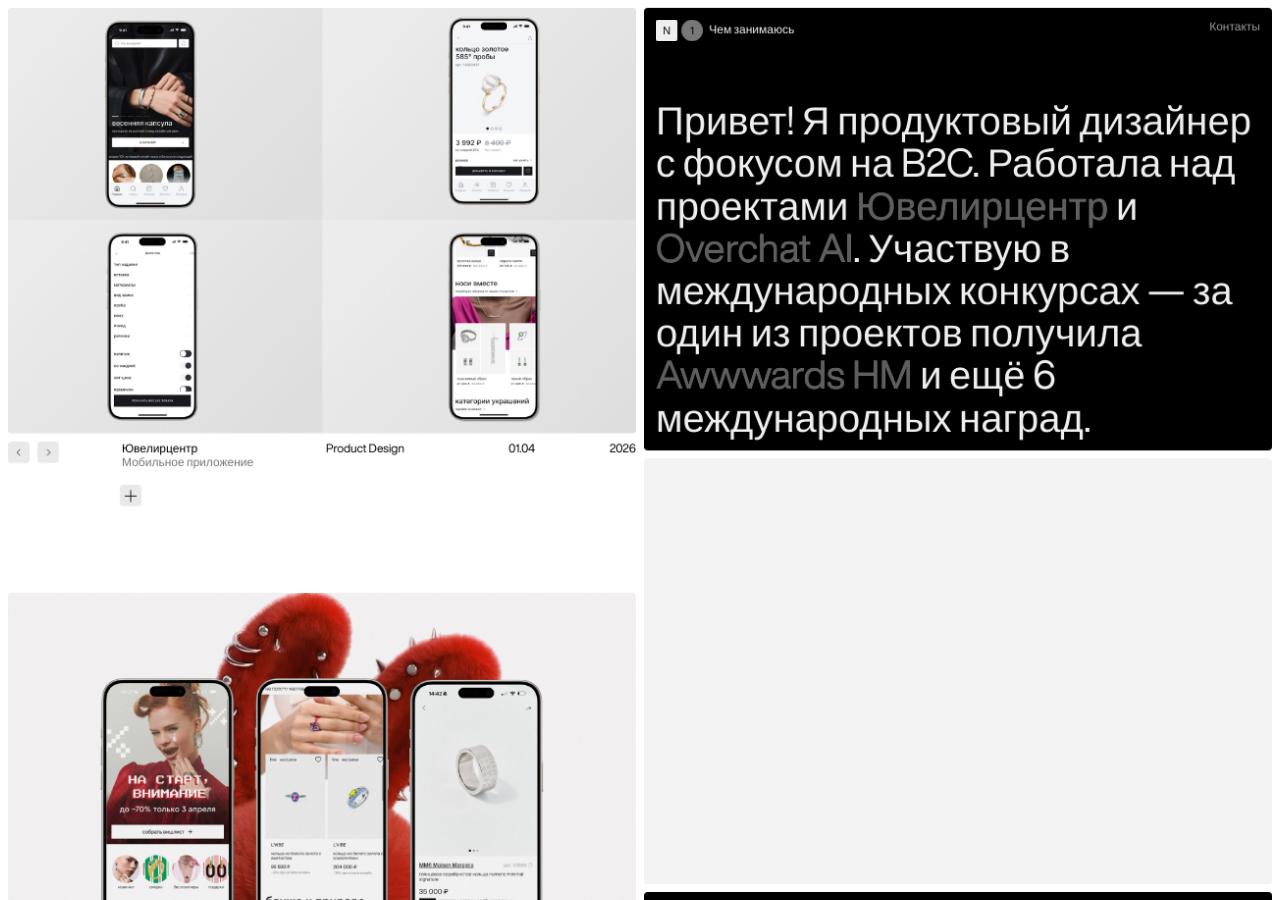
==== index.html @ c19fc17a "Add site favicon and link preview metadata" ====
<!doctype html>
<html lang="en" translate="no" class="notranslate">
<head>
<meta charset="utf-8" />
<meta name="viewport" content="width=device-width,initial-scale=1" />
<meta name="google" content="notranslate" />
<title>Анастасия Кузнецова — Продуктовый дизайнер</title>
<link rel="icon" href="/favicon.ico?v=20260502" sizes="any" />
<link rel="icon" href="/favicon.svg?v=20260502" type="image/svg+xml" />
<link rel="icon" href="/favicon-32.png?v=20260502" type="image/png" sizes="32x32" />
<link rel="apple-touch-icon" href="/apple-touch-icon.png?v=20260502" />
<meta name="theme-color" content="#000000" />
<meta name="description" content="Анастасия Кузнецова — продуктовый дизайнер с фокусом на B2C, исследования, метрики, интерфейсы и дизайн-системы." />
<link rel="canonical" href="https://morion-design.ru/" />
<meta property="og:type" content="website" />
<meta property="og:site_name" content="morion.design" />
<meta property="og:title" content="Анастасия Кузнецова — продуктовый дизайнер" />
<meta property="og:description" content="Портфолио продуктового дизайнера: B2C-продукты, исследования, метрики, кейсы и дизайн-системы." />
<meta property="og:url" content="https://morion-design.ru/" />
<meta property="og:image" content="https://morion-design.ru/media/uvc-test-screen.jpg" />
<meta property="og:image:width" content="2200" />
<meta property="og:image:height" content="1364" />
<meta name="twitter:card" content="summary_large_image" />
<meta name="twitter:image" content="https://morion-design.ru/media/uvc-test-screen.jpg" />
<link rel="preload" as="image" href="media/uvc-test-screen.jpg?v=20260501-fastmedia" fetchpriority="high" />
<link rel="preload" as="image" href="media/pd-3.jpg?v=20260501-fastmedia" />
<link rel="stylesheet" href="style.css?v=20260501-fastmedia" />
<script src="https://cdn.jsdelivr.net/npm/gsap@3.12.5/dist/gsap.min.js"></script>
</head>
<body style="opacity:0">
  <div class="cursor-follow" id="cursor-follow">Подробнее</div>
  <nav class="mobile-tabs" id="mobile-tabs">
    <div class="mobile-tabs-inner">
      <div class="mobile-tabs-indicator" id="tabs-indicator"></div>
      <button class="mobile-tab active" data-target="left">Кейсы</button>
      <button class="mobile-tab" data-target="right">Обо мне</button>
    </div>
  </nav>
  <div class="frame">
    <main id="site" class="page">

      <!-- =============================== LEFT COLUMN: PROJECT FEED =============================== -->
      <section class="col col-left">
        <div class="track">

        <!-- CASE 1 -->
        <article class="case" data-tint="a" data-count="19" data-href="cases/uvc.html">
          <div class="gallery">
            <div class="gallery-track">
              <div class="slide"><img src="media/uvc-test-screen.jpg?v=20260501-fastmedia" alt="Ювелирцентр" loading="eager" fetchpriority="high" decoding="async"></div>
              <div class="slide"><video src="media/uvc/0108.mp4" preload="none" autoplay muted loop playsinline></video></div>
              <div class="slide"><img src="media/uvc/catalogue.png" alt="Catalogue"></div>
              <div class="slide"><img src="media/uvc/loa.png" alt="LOA"></div>
            </div>
          </div>
          <div class="case-meta">
            <div class="top-bar grid-case">
              <div class="arrows">
                <button class="arrow prev" aria-label="previous"><svg viewBox="0 0 16 16"><path d="M10 3 L5 8 L10 13" fill="none" stroke="currentColor" stroke-width="1.2"/></svg></button>
                <button class="arrow next" aria-label="next"><svg viewBox="0 0 16 16"><path d="M6 3 L11 8 L6 13" fill="none" stroke="currentColor" stroke-width="1.2"/></svg></button>
              </div>
              <div class="title-and-client">
                <p class="title">Ювелирцентр</p>
                <p class="faded">Мобильное приложение</p>
              </div>
              <p class="category">Product Design</p>
              <p class="pagination"><span class="cur">01</span>.<span class="tot">19</span></p>
              <p class="year">2026</p>
            </div>
            <div class="accordion-container">
              <div class="accordion">
                <div class="content">
                  <p class="description two-col"><span>Региональная сеть из 60 магазинов продавала только офлайн. Спроектировала мобильное приложение с нуля:</span><span>сегментация, JTBD, бенчмарк шести конкурентов, 40+ экранов. На юзабилити-тесте 92% задач закрыли с первого клика.</span></p>
                </div>
              </div>
              <button class="read-more" aria-label="read more">+</button>
            </div>
          </div>
        </article>

        <!-- CASE 2 -->
        <article class="case" data-tint="d" data-count="1">
          <div class="gallery">
            <div class="gallery-track">
              <div class="slide"><img src="media/pd-3.jpg?v=20260501-fastmedia" alt="Poison Drop" loading="eager" decoding="async"></div>
            </div>
          </div>
          <div class="case-meta">
            <div class="top-bar grid-case">
              <div class="arrows">
                <button class="arrow prev" aria-label="previous"><svg viewBox="0 0 16 16"><path d="M10 3 L5 8 L10 13" fill="none" stroke="currentColor" stroke-width="1.2"/></svg></button>
                <button class="arrow next" aria-label="next"><svg viewBox="0 0 16 16"><path d="M6 3 L11 8 L6 13" fill="none" stroke="currentColor" stroke-width="1.2"/></svg></button>
              </div>
              <div class="title-and-client">
                <p class="title">Poison Drop</p>
                <p class="faded">Дизайн-система</p>
              </div>
              <p class="category">Product Design</p>
              <p class="pagination"><span class="cur">01</span>.<span class="tot">01</span></p>
              <p class="year">2026</p>
            </div>
            <div class="accordion-container">
              <div class="accordion">
                <div class="content">
                  <p class="description">Кейс для ювелирного e-commerce: мобильный интерфейс с фокусом на каталог, карточку товара и быстрый путь к покупке.</p>
                </div>
              </div>
              <button class="read-more" aria-label="read more">+</button>
            </div>
          </div>
        </article>

        <!-- CASE 3 -->
        <article class="case" data-tint="b" data-count="20" data-href="cases/kern.html">
          <div class="gallery">
            <div class="gallery-track">
              <div class="slide"><video preload="metadata" poster="media/kern/kern-case/photo1.jpg" src="media/kern/kern-case/video-3-final.mp4?v=20260430-gitblob" autoplay muted loop playsinline></video></div>
              <div class="slide"><video preload="none" poster="media/kern/kern-case/photo1.jpg" src="media/kern/kern-case/video-2.mp4?v=20260430-gitblob" autoplay muted loop playsinline></video></div>
              <div class="slide"><video preload="none" poster="media/kern/kern-case/photo1.jpg" src="media/kern/kern-case/video-4.mp4?v=20260430-gitblob" autoplay muted loop playsinline></video></div>
            </div>
          </div>
          <div class="case-meta">
            <div class="top-bar grid-case">
              <div class="arrows">
                <button class="arrow prev"><svg viewBox="0 0 16 16"><path d="M10 3 L5 8 L10 13" fill="none" stroke="currentColor" stroke-width="1.2"/></svg></button>
                <button class="arrow next"><svg viewBox="0 0 16 16"><path d="M6 3 L11 8 L6 13" fill="none" stroke="currentColor" stroke-width="1.2"/></svg></button>
              </div>
              <div class="title-and-client">
                <p class="title">KERN®</p>
                <p class="faded">promo site (Awwwards HM)</p>
              </div>
              <p class="category">Web Design, 3D Design</p>
              <p class="pagination"><span class="cur">01</span>.<span class="tot">20</span></p>
              <p class="year">2025</p>
            </div>
            <div class="accordion-container">
              <div class="accordion">
                <div class="content">
                  <p class="description two-col"><span>Авторский проект от начала до конца: концепция бренда, 3D-модель лыжи в Blender, генерация контента в Midjourney,</span><span>дизайн и сборка сайта. Семь международных наград, включая Awwwards Honorable Mention.</span></p>
                </div>
              </div>
              <button class="read-more">+</button>
            </div>
          </div>
        </article>

        <!-- CASE 4 -->
        <article class="case" data-tint="e" data-count="20" data-href="cases/dolyami.html">
          <div class="gallery">
            <div class="gallery-track">
              <div class="slide"><img src="https://res.cloudinary.com/der7innqu/image/upload/f_auto,q_auto/media/case5-new.png" alt="Долями x Lamoda"></div>
              <div class="slide"><img loading="lazy" src="https://res.cloudinary.com/der7innqu/image/upload/f_auto,q_auto/media/lamoda/1.png" alt="Старт оформления"></div>
              <div class="slide"><img loading="lazy" src="https://res.cloudinary.com/der7innqu/image/upload/f_auto,q_auto/media/lamoda/2.png" alt="Идентификация"></div>
              <div class="slide"><img loading="lazy" src="https://res.cloudinary.com/der7innqu/image/upload/f_auto,q_auto/media/lamoda/5.png" alt="Подтверждение и оплата"></div>
            </div>
          </div>
          <div class="case-meta">
            <div class="top-bar grid-case">
              <div class="arrows">
                <button class="arrow prev"><svg viewBox="0 0 16 16"><path d="M10 3 L5 8 L10 13" fill="none" stroke="currentColor" stroke-width="1.2"/></svg></button>
                <button class="arrow next"><svg viewBox="0 0 16 16"><path d="M6 3 L11 8 L6 13" fill="none" stroke="currentColor" stroke-width="1.2"/></svg></button>
              </div>
              <div class="title-and-client">
                <p class="title">Долями x Lamoda</p>
                <p class="faded">Мобильное приложение</p>
              </div>
              <p class="category">Product Design</p>
              <p class="pagination"><span class="cur">01</span>.<span class="tot">20</span></p>
              <p class="year">2026</p>
            </div>
            <div class="accordion-container">
              <div class="accordion">
                <div class="content">
                  <p class="description">70% пользователей ассоциировали рассрочку с микрозаймами и не доверяли виджету. Провела 10+ глубинных интервью и переработала флоу так, чтобы рассрочка читалась как контроль над бюджетом, а не кредитная ловушка.</p>
                </div>
              </div>
              <button class="read-more">+</button>
            </div>
          </div>
        </article>



        </div><!-- /.track -->
      </section>

      <!-- =============================== RIGHT COLUMN: STUDIO =============================== -->
      <section class="col col-right">
        <div class="track">

        <!-- INTRO DARK CARD -->
        <article class="card intro">
          <header class="intro-head">
            <div class="intro-label"><span class="label-badge">N</span><span class="label-num">1</span> Чем занимаюсь</div>
            <a class="intro-contact-link" href="#contacts">Контакты</a>
          </header>
          <div class="intro-bottom">
            <p class="intro-bio">Привет! Я продуктовый дизайнер с фокусом на B2C. Работала над проектами <a href="https://uvelircentr.com/" target="_blank" class="glow-link">Ювелирцентр</a> и <a href="https://overchat.ai/" target="_blank" class="glow-link">Overchat AI</a>. Участвую в международных конкурсах — за один из проектов получила <a href="https://www.awwwards.com/sites/kern" target="_blank" class="glow-link">Awwwards HM</a> и ещё 6 международных наград.</p>
          </div>
        </article>

        <!-- MEDIA CARD -->
        <article class="card media">
          <video class="asset-video" id="intro-video" src="https://res.cloudinary.com/der7innqu/video/upload/q_auto/media/ava.mp4" autoplay muted loop playsinline></video>
        </article>

        <!-- КЛЮЧЕВЫЕ НАВЫКИ -->
        <article class="card dark studio skills-card">
          <section class="row-label">
            <div class="left"><span class="label-badge">N</span><span class="label-num">2</span> Ресерч, который применяю в работе</div>
          </section>
          <section class="side-padding skills-section">
            <div class="skills-grid">
              <div class="skill-tag">Job story</div>
              <div class="skill-tag">User story</div>
              <div class="skill-tag">Сегментирование</div>
              <div class="skill-tag">CJM</div>
              <div class="skill-tag">User flow</div>
              <div class="skill-tag">RICE/ICE</div>
              <div class="skill-tag">DOR/DOT</div>
              <div class="skill-tag">SWOT-анализ и пирамида метрик AARRR</div>
              <div class="skill-tag">Бенчмаркинг</div>
              <div class="skill-tag">Research</div>
              <div class="skill-tag">Генерация гипотез</div>
              <div class="skill-tag">UI-kit</div>
              <div class="skill-tag">Variables</div>
              <div class="skill-tag">Атомарный дизайн</div>
              <div class="skill-tag">IOS & Material</div>
              <div class="skill-tag">Модульный дизайн</div>
              <div class="skill-tag">Battle cards</div>
            </div>
          </section>
        </article>

        <!-- CONTACT CARD -->
        <article class="card contact contact-card" id="contacts">
          <section class="row-label">
            <div class="left" style="color: #efefef"><span class="label-badge">N</span><span class="label-num">3</span> Контакты</div>
          </section>
          <section class="contact-content">
            <p class="contact-title">Открыта к интересным задачам<br class="desktop-break"/>и хорошим командам.<br/>Напишите, познакомимся</p>
            <div class="contact-grid">
              <div class="contact-col">
                <p class="contact-strong">Связаться</p>
                <p><a href="https://t.me/m0ri0n1" target="_blank" rel="noopener noreferrer">Telegram</a></p>
                <p><a href="mailto:geniusonmorion@gmail.com">Почта</a></p>
                <p><a href="tel:+79801467061">+79801467061</a></p>
              </div>
              <div class="contact-col">
                <p class="contact-strong">Соцсети</p>
                <p><span class="contact-link-disabled">LinkedIn</span></p>
                <p><a href="https://www.instagram.com/_morion__?igsh=b3Q2OGg0N2JvcGNk&amp;utm_source=qr" target="_blank" rel="noopener noreferrer">Instagram</a></p>
                <p><a href="https://dribbble.com/geniusonmorion" target="_blank" rel="noopener noreferrer">Dribbble</a></p>
              </div>
              <div class="contact-col articles-col">
                <p class="contact-strong">Статьи</p>
                <p>Medium</p>
                <p>VC.ru</p>
              </div>
            </div>
          </section>
          <footer class="contact-footer">
            <div class="meta contact-time">
              <span id="msk-clock"></span>
            </div>
            <div class="meta">
              <span>©2026</span>
            </div>
          </footer>
        </article>

        </div><!-- /.track -->
      </section>
    </main>
  </div>

  <script src="script.js?v=20260501-fastmedia"></script>
</body>
</html>
---- style.css ----
/* ======================================================================
   Fonts
   ====================================================================== */
@font-face {
  font-family: 'Helvetica Now Display';
  src: url('fonts/helvetica-now/HelveticaNowDisplay-Regular.woff2') format('woff2'),
       url('fonts/helvetica-now/HelveticaNowDisplay-Regular.woff') format('woff');
  font-weight: 400;
  font-style: normal;
  font-display: swap;
}
@font-face {
  font-family: 'Helvetica Now Display';
  src: url('fonts/helvetica-now/HelveticaNowDisplay-Medium.woff2') format('woff2'),
       url('fonts/helvetica-now/HelveticaNowDisplay-Medium.woff') format('woff');
  font-weight: 500;
  font-style: normal;
  font-display: swap;
}

:root {
  --color-foreground: #000;
  --color-foreground-faded: #777;
  --color-background: #fff;
  --color-card: #f3f3f3;
  --color-dark: #000;
  --color-dark-text: #efefef;
  --color-dark-muted: #999;
  --color-dark-line: #242424;
  --frame-bg: #fff;
  --gap: 8px;
  --radius: 4px;
  --font-sans: "Helvetica Now Display", "Helvetica Neue", Helvetica, Arial, sans-serif;
}

* { box-sizing: border-box; margin: 0; padding: 0; }

html,
body {
  width: 100%;
  height: 100%;
  overflow: hidden;
  background: var(--frame-bg);
  color: var(--color-foreground);
  font-family: var(--font-sans);
  font-size: 12px;
  line-height: 14px;
  letter-spacing: 0;
  font-weight: 400;
  text-rendering: geometricPrecision;
  -webkit-font-smoothing: antialiased;
  -moz-osx-font-smoothing: grayscale;
}

body {
  opacity: 0;
  animation: pageIn 0.8s cubic-bezier(0.4, 0, 0.2, 1) forwards;
}

@keyframes pageIn {
  from { opacity: 0; }
  to { opacity: 1; }
}

a { color: inherit; text-decoration: none; }
button { font: inherit; color: inherit; background: none; border: 0; cursor: pointer; }
img, video { max-width: 100%; }

:focus-visible {
  outline: 1px solid currentColor;
  outline-offset: 3px;
}

.sr-only {
  position: absolute;
  width: 1px;
  height: 1px;
  padding: 0;
  margin: -1px;
  overflow: hidden;
  clip: rect(0, 0, 0, 0);
  white-space: nowrap;
  border: 0;
}

.faded { color: var(--color-foreground-faded); }
.muted { color: var(--color-dark-muted); }

/* ======================================================================
   Split frame
   ====================================================================== */
.frame {
  position: fixed;
  inset: 0;
  background: var(--frame-bg);
  overflow: hidden;
}

.page {
  position: absolute;
  inset: 0;
}

.col {
  position: absolute;
  top: 0;
  left: 0;
  width: 50vw;
  height: 100vh;
  will-change: transform;
}

@media (min-width: 700px) {
  .col-left {
    transform: translate3d(var(--gap), 0, 0) scale(calc((50vw - 12px) / 50vw));
    transform-origin: 0 50vh;
  }

  .col-right {
    transform: translate3d(calc(50vw + 4px), 0, 0) scale(calc((50vw - 12px) / 50vw));
    transform-origin: 0 50vh;
  }
}

.track {
  display: flex;
  flex-direction: column;
  gap: var(--gap);
  will-change: gap;
}

.page .track > :first-child { margin-top: var(--gap); }

/* ======================================================================
   Work column
   ====================================================================== */
.case {
  display: flex;
  flex-direction: column;
  background: transparent;
}

.case .gallery {
  aspect-ratio: 1904 / 1292;
  position: relative;
  overflow: hidden;
  border-radius: var(--radius);
  background: var(--color-card);
}

.gallery-track {
  width: 100%;
  height: 100%;
  display: flex;
  transition: transform 420ms cubic-bezier(.65, .05, .36, 1);
  will-change: transform;
}

.slide {
  position: relative;
  flex: 0 0 100%;
  height: 100%;
  overflow: hidden;
  background: #ddd;
}

.slide img,
.slide video,
.asset-video {
  position: absolute;
  inset: 0;
  width: 100%;
  height: 100%;
  object-fit: cover;
  display: block;
}

.case[data-tint="a"] .slide { background-image: linear-gradient(135deg, #b89a6b, #4a3a28); }
.case[data-tint="b"] .slide { background-image: linear-gradient(135deg, #8ab0cf, #2a3b55); }
.case[data-tint="c"] .slide { background-image: linear-gradient(135deg, #3a3a3a, #101010); }
.case[data-tint="d"] .slide { background-image: linear-gradient(135deg, #a5b89a, #3e4a38); }
.case[data-tint="e"] .slide { background-image: linear-gradient(135deg, #d9d4c4, #6a665b); }
.case[data-tint="f"] .slide { background-image: linear-gradient(135deg, #a0b0c0, #2a3640); }
.case[data-tint="g"] .slide { background-image: linear-gradient(135deg, #d9a890, #5a3a2a); }

.case-meta {
  background: var(--color-background);
  padding: 6px 0 0;
}

.grid-case,
.accordion-container {
  display: grid;
  grid-template-columns: repeat(12, 1fr);
  column-gap: 8px;
  padding: 0 12px;
}

.top-bar {
  align-items: start;
  padding-top: 2px;
}

.top-bar .arrows {
  grid-column: 1 / span 2;
  display: flex;
  align-items: center;
  gap: 8px;
  margin-left: -12px;
}

.arrow,
.read-more {
  width: 22px;
  height: 22px;
  display: inline-flex;
  align-items: center;
  justify-content: center;
  border-radius: var(--radius);
  background: #e9e9e9;
  color: #1a1a1a;
  -webkit-backdrop-filter: blur(23px);
  backdrop-filter: blur(23px);
  transition: background 180ms ease, opacity 180ms ease;
}

.arrow:hover,
.read-more:hover { background: #ddd; }
.arrow svg { width: 10px; height: 10px; }

.top-bar .title-and-client {
  grid-column: 3 / span 4;
  display: flex;
  flex-direction: column;
}
.title-and-client .title { white-space: nowrap; }
.top-bar .category { grid-column: 7 / span 3; }
.top-bar .pagination { grid-column: 10 / span 2; padding-left: 30px; white-space: nowrap; }
.top-bar .year { grid-column: 12 / span 1; text-align: right; white-space: nowrap; margin-right: -12px; }

.accordion-container {
  position: relative;
  padding-top: 0;
}

.accordion {
  grid-column: 3 / span 8;
  overflow: visible;
}

.accordion .content {
  height: 0;
  overflow: hidden;
}

.accordion .description {
  color: var(--color-foreground);
  column-count: 2;
  column-gap: 16px;
  column-fill: balance;
  padding-right: 8px;
  padding-bottom: 16px;
}

.accordion .description.two-col {
  column-count: unset;
  display: grid;
  grid-template-columns: 1fr 1fr;
  column-gap: 16px;
}

.read-more {
  position: relative;
  grid-column: 3;
  margin-left: -2px;
  overflow: visible;
  font-size: 0;
  color: transparent;
}

.read-more .line {
  position: absolute;
  width: 12px;
  height: 1px;
  background: #1a1a1a;
}

/* ======================================================================
   Studio column
   ====================================================================== */
.card {
  position: relative;
  overflow: hidden;
  border-radius: var(--radius);
  background: var(--color-background);
}

.card.dark,
.contact {
  background: var(--color-dark);
  color: var(--color-dark-text);
}

.intro {
  aspect-ratio: 1.42;
  display: grid;
  grid-template-rows: auto 1fr auto;
  padding: 12px;
  background: #000;
  color: var(--color-dark-text);
}

.intro-head {
  display: flex;
  justify-content: space-between;
  align-items: flex-start;
  gap: 12px;
  position: relative;
  z-index: 2;
}

.intro-nav {
  display: flex;
  gap: 12px;
  color: var(--color-dark-muted);
}

.intro-label {
  color: var(--color-dark-text);
}

.intro-contact-link {
  color: var(--color-dark-muted);
  text-align: right;
}

.intro-nav a,
.intro-contact-link,
.contact-links a,
.row-label a {
  transition: opacity 180ms ease;
}

.intro-nav a:hover,
.intro-contact-link:hover,
.contact-links a:hover,
.row-label a:hover { opacity: 0.55; }

.intro-note {
  position: absolute;
  top: 44px;
  right: 12px;
  width: 220px;
  min-height: 58px;
  display: flex;
  flex-direction: column;
  justify-content: space-between;
  padding: 10px;
  border-radius: var(--radius);
  background: rgba(239, 239, 239, 0.96);
  color: #000;
  z-index: 1;
}

.intro-body {
  align-self: end;
  display: flex;
  flex-direction: column;
  gap: 28px;
}

.intro-summary {
  max-width: 310px;
  color: var(--color-dark-muted);
}

.intro-title {
  max-width: none;
  color: var(--color-dark-text);
  font-size: 64px;
  line-height: 0.9;
  font-weight: 400;
  white-space: nowrap;
}

.intro-bottom {
  grid-row: 2 / 4;
  align-self: end;
}

.intro-bio {
  max-width: 100%;
  color: var(--color-dark-text);
  font-size: 40px;
  line-height: 1.08;
  letter-spacing: 0;
  font-weight: 400;
}

.intro-bio a {
  color: inherit;
}

.intro-bio .glow-link {
  color: #5e5e5e;
  text-decoration: none;
  background: linear-gradient(
    90deg,
    #5e5e5e 0%,
    #888 15%,
    #bbb 44%,
    #fff 50%,
    #bbb 56%,
    #888 85%,
    #5e5e5e 100%
  );
  background-size: 400% 100%;
  -webkit-background-clip: text;
  background-clip: text;
}

.intro-bio .glow-link:hover {
  color: transparent;
  animation: shimmer-light 3s cubic-bezier(0.4, 0, 0.2, 1) infinite;
}

@keyframes shimmer-light {
  0% { background-position: 100% 0; }
  100% { background-position: -100% 0; }
}

.card.media {
  aspect-ratio: 1904 / 1292;
  background: var(--color-card);
}

.portrait-card {
  aspect-ratio: 1904 / 1292;
}

.studio,
.contact {
  padding: 0 0 24px;
}

.row-label {
  display: grid;
  grid-template-columns: repeat(12, 1fr);
  column-gap: 8px;
  padding: 9px 12px;
  color: var(--color-dark-muted);
}

.row-label .left {
  grid-column: 1 / span 6;
  color: var(--color-dark-text);
}

.row-label .right {
  grid-column: 8 / span 5;
  text-align: right;
}

.label-badge,
.label-num {
  display: inline-flex;
  align-items: center;
  justify-content: center;
  height: 22px;
  min-width: 22px;
  padding: 0 5px;
  margin-right: 4px;
  border-radius: 2px;
  vertical-align: middle;
  font-size: 11px;
  line-height: 1;
}

.label-badge { background: #efefef; color: #000; }
.label-num { background: #777; color: #000; border-radius: 999px; }

.side-padding {
  padding: 9px 12px 20px;
}

.skills-card {
  padding-bottom: 10px;
}

.skills-section {
  padding-bottom: 8px;
}

.text-large {
  color: var(--color-dark-text);
  font-size: 36px;
  line-height: 110%;
  letter-spacing: 0;
  font-weight: 400;
}

.studio-copy {
  max-width: 34em;
}

.skills-grid {
  display: flex;
  flex-wrap: wrap;
  gap: 8px;
}

.skill-tag {
  display: inline-flex;
  align-items: center;
  min-height: 30px;
  padding: 8px 14px;
  border: 1px solid var(--color-dark-line);
  border-radius: 6px;
  background: #202020;
  color: var(--color-dark-text);
}

.contact-card {
  min-height: min(560px, calc(100vh - 160px));
  display: flex;
  flex-direction: column;
  padding-bottom: 12px;
}

.contact-content {
  flex: 1;
  display: flex;
  flex-direction: column;
  padding: 16px 12px 0;
}

.contact-title {
  max-width: 860px;
  color: var(--color-dark-text);
  font-size: 40px;
  line-height: 1.08;
  letter-spacing: 0;
}

.desktop-break {
  display: block;
}

.contact-grid {
  display: grid;
  grid-template-columns: repeat(3, minmax(0, 1fr));
  gap: 32px;
  margin-top: auto;
  padding-bottom: 32px;
}

.contact-col {
  color: var(--color-dark-muted);
  font-size: 16px;
  line-height: 20px;
}

.contact-col p + p {
  margin-top: 5px;
}

.contact-strong {
  color: var(--color-dark-text);
}

.contact-gap {
  margin-top: 22px;
}

.contact-col a,
.contact-social a,
.contact-link-disabled {
  color: inherit;
  text-decoration: underline;
  text-decoration-thickness: 1px;
  text-underline-offset: 3px;
  transition: color 180ms ease;
}

.contact-col a:hover,
.contact-social a:hover {
  color: var(--color-dark-text);
}

.contact-link-disabled {
  text-decoration-color: currentColor;
}

.contact-footer {
  display: flex;
  justify-content: space-between;
  gap: 32px;
  align-items: flex-end;
  margin: 0 12px;
  color: var(--color-dark-muted);
  font-size: 16px;
  line-height: 20px;
}

.contact-footer .meta {
  white-space: nowrap;
}

.contact-social {
  display: flex;
  gap: 20px;
}

.contact-time {
  flex: 0 0 auto;
}

.contact-footer .meta:last-child {
  text-align: right;
}

/* ======================================================================
   Cursor follow
   ====================================================================== */
.cursor-follow {
  position: fixed;
  z-index: 9999;
  pointer-events: none;
  padding: 6px 12px;
  border-radius: var(--radius);
  background: #e9e9e9;
  color: #1a1a1a;
  -webkit-backdrop-filter: blur(23px);
  backdrop-filter: blur(23px);
  white-space: nowrap;
  opacity: 0;
  transform: translate(-50%, -50%) scale(0.6);
  transition: opacity 0.25s ease, transform 0.25s ease;
}

.cursor-follow.visible {
  opacity: 1;
  transform: translate(-50%, -50%) scale(1);
}

body.cursor-hidden,
body.cursor-hidden * { cursor: none; }

/* ======================================================================
   Mobile toggle
   ====================================================================== */
.mobile-tabs {
  display: none;
  position: fixed;
  left: 50%;
  bottom: 16px;
  z-index: 9998;
  min-width: 136px;
  height: 41px;
  transform: translateX(-50%);
  padding: 0 16px;
  border-radius: 10px;
  background: rgba(19, 19, 19, 0.5);
  -webkit-backdrop-filter: blur(10px);
  backdrop-filter: blur(10px);
}

.mobile-tabs-inner {
  position: relative;
  display: flex;
  align-items: center;
  justify-content: space-between;
  gap: 18px;
  width: 100%;
  height: 100%;
}

.mobile-tabs-indicator { display: none; }

.mobile-tab {
  position: relative;
  z-index: 1;
  color: #fff;
  opacity: 0.5;
  font-size: 13.5px;
  line-height: 15.5px;
  white-space: nowrap;
  transition: opacity 180ms ease;
}

.mobile-tab.active { opacity: 1; }

/* ======================================================================
   Mobile (<700px)
   ====================================================================== */
@media (max-width: 699px) {
  html,
  body {
    height: auto;
    overflow: auto;
    font-size: 13.5px;
    line-height: 15.5px;
  }

  .frame,
  .page,
  .col {
    position: static;
    width: 100%;
    height: auto;
    transform: none !important;
    transform-origin: 0 0 !important;
  }

  .track {
    gap: var(--gap) !important;
    padding: 0 8px;
  }

  .page .track > :first-child { margin-top: 0; }
  .mobile-tabs { display: flex; }
  .cursor-follow { display: none !important; }
  .col-right:not(.visible),
  .col-left.hidden { display: none; }

  .case-meta { padding: 0; }

  .top-bar.grid-case {
    grid-template-columns: repeat(12, 1fr);
    padding: 8px 0 0;
  }

  .top-bar .arrows,
  .top-bar .pagination { display: none; }
  .top-bar .title-and-client { grid-column: 1 / span 5; }
  .top-bar .category { grid-column: 6 / span 4; }
  .top-bar .year { grid-column: 11 / span 2; margin-right: 0; }

  .accordion-container {
    display: block;
    padding: 0;
  }

  .accordion .description,
  .accordion .description.two-col {
    display: block;
    column-count: 1;
    padding-right: 0;
  }

  .read-more {
    display: flex;
    margin-top: 8px;
  }

  .intro {
    min-height: min(480px, calc(100svh - 220px));
    aspect-ratio: auto;
    padding: 12px 8px;
  }

  .intro-note,
  .intro-nav {
    display: none;
  }

  .intro-body { gap: 18px; }
  .intro-title {
    font-size: 54px;
    line-height: 0.92;
    max-width: none;
  }

  .intro-bio {
    font-size: 26px;
    line-height: 1.08;
  }

  .text-large {
    font-size: 22px;
    line-height: 110%;
  }

  .row-label {
    grid-template-columns: repeat(6, 1fr);
    padding: 9px 8px;
  }

  .row-label .left { grid-column: 1 / span 3; }
  .row-label .right { grid-column: 4 / span 3; }

  .side-padding { padding: 9px 8px 20px; }

  .skills-card {
    padding-bottom: 8px;
  }

  .skills-section {
    padding-bottom: 6px;
  }

  .skill-tag {
    min-height: 28px;
    padding: 7px 11px;
  }

  .contact-card {
    min-height: min(520px, calc(100svh - 140px));
    padding-bottom: 0;
  }

.contact-content {
    padding: 14px 8px 0;
  }

  .contact-title {
    font-size: 26px;
    line-height: 1.08;
  }

  .desktop-break {
    display: none;
  }

  .contact-grid {
    grid-template-columns: 1fr;
    gap: 18px;
    padding-bottom: 20px;
  }

  .contact-col {
    font-size: 16px;
    line-height: 20px;
  }

  .contact-gap {
    margin-top: 12px;
  }

  .label-badge,
  .label-num {
    height: 18px;
    min-width: 18px;
    font-size: 9px;
  }

  .contact-footer {
    gap: 12px;
    margin: 0 8px;
    padding-bottom: 64px;
    font-size: 16px;
    line-height: 20px;
  }

  .contact-social {
    grid-column: 1 / -1;
    gap: 16px;
  }
}

@media (max-width: 480px) {
  .intro-title {
    font-size: 36px;
  }

  .intro-bio {
    font-size: 22px;
  }
}

/* ======================================================================
   Tablet split (700px-1199px)
   ====================================================================== */
@media (min-width: 700px) and (max-width: 1199px) {
  html,
  body {
    font-size: 10px;
    line-height: 12px;
  }

  .grid-case,
  .accordion-container,
  .row-label,
  .side-padding {
    padding-left: 9px;
    padding-right: 9px;
  }

  .top-bar .arrows {
    gap: 4px;
    margin-left: -9px;
  }

  .arrow,
  .read-more {
    width: 14px;
    height: 14px;
  }

  .arrow svg {
    width: 8px;
    height: 8px;
  }

  .read-more .line {
    width: 8px;
  }

  .label-badge,
  .label-num {
    height: 14px;
    min-width: 14px;
    font-size: 8px;
    padding: 0 3px;
  }

  .intro {
    padding: 9px;
  }

  .intro-note {
    top: 35px;
    right: 9px;
    width: 172px;
    min-height: 50px;
    padding: 8px;
  }

  .intro-title {
    font-size: 52px;
  }

  .intro-bio {
    font-size: 28px;
  }

  .contact-card {
    min-height: min(500px, calc(100vh - 160px));
  }

  .contact-content {
    padding-top: 14px;
  }

  .contact-title {
    font-size: 28px;
  }

  .contact-col,
  .contact-footer {
    font-size: 16px;
    line-height: 20px;
  }

  .contact-grid {
    padding-bottom: 24px;
  }

  .text-large {
    font-size: 23px;
    line-height: 110%;
  }

  .top-bar .pagination {
    padding-left: 18px;
  }
}
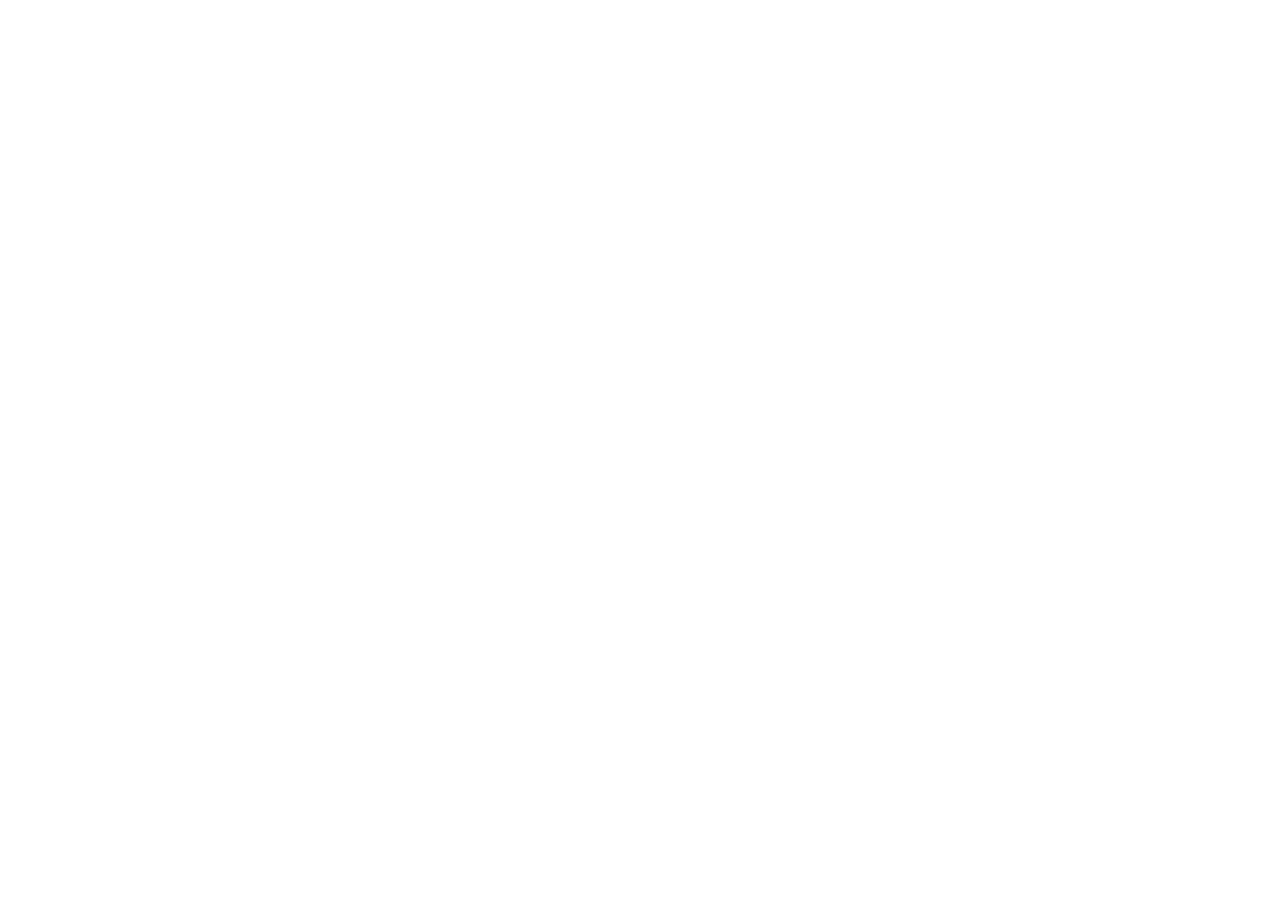
==== commit 718b355f: "Force HTTPS on homepage" ====
--- a/index.html
+++ b/index.html
@@ -5,6 +5,11 @@
 <meta name="viewport" content="width=device-width,initial-scale=1" />
 <meta name="google" content="notranslate" />
 <title>Анастасия Кузнецова — Продуктовый дизайнер</title>
+<script>
+if (window.location.protocol === 'http:') {
+  window.location.replace(`https://${window.location.host}${window.location.pathname}${window.location.search}${window.location.hash}`);
+}
+</script>
 <link rel="icon" href="/favicon.ico?v=20260502" sizes="any" />
 <link rel="icon" href="/favicon.svg?v=20260502" type="image/svg+xml" />
 <link rel="icon" href="/favicon-32.png?v=20260502" type="image/png" sizes="32x32" />
@@ -22,12 +27,11 @@
 <meta property="og:image:height" content="1364" />
 <meta name="twitter:card" content="summary_large_image" />
 <meta name="twitter:image" content="https://morion-design.ru/media/uvc-test-screen.jpg" />
-<link rel="preload" as="image" href="media/uvc-test-screen.jpg?v=20260501-fastmedia" fetchpriority="high" />
-<link rel="preload" as="image" href="media/pd-3.jpg?v=20260501-fastmedia" />
-<link rel="stylesheet" href="style.css?v=20260501-fastmedia" />
-<script src="https://cdn.jsdelivr.net/npm/gsap@3.12.5/dist/gsap.min.js"></script>
+<link rel="preload" as="image" href="/media/uvc-test-screen.jpg?v=20260502-stable" fetchpriority="high" />
+<link rel="preload" as="image" href="/media/pd-3.jpg?v=20260502-stable" />
+<link rel="stylesheet" href="style.css?v=20260502-stable" />
 </head>
-<body style="opacity:0">
+<body>
   <div class="cursor-follow" id="cursor-follow">Подробнее</div>
   <nav class="mobile-tabs" id="mobile-tabs">
     <div class="mobile-tabs-inner">
@@ -47,7 +51,7 @@
         <article class="case" data-tint="a" data-count="19" data-href="cases/uvc.html">
           <div class="gallery">
             <div class="gallery-track">
-              <div class="slide"><img src="media/uvc-test-screen.jpg?v=20260501-fastmedia" alt="Ювелирцентр" loading="eager" fetchpriority="high" decoding="async"></div>
+              <div class="slide"><img src="/media/uvc-test-screen.jpg?v=20260502-stable" alt="Ювелирцентр" loading="eager" fetchpriority="high"></div>
               <div class="slide"><video src="media/uvc/0108.mp4" preload="none" autoplay muted loop playsinline></video></div>
               <div class="slide"><img src="media/uvc/catalogue.png" alt="Catalogue"></div>
               <div class="slide"><img src="media/uvc/loa.png" alt="LOA"></div>
@@ -82,7 +86,7 @@
         <article class="case" data-tint="d" data-count="1">
           <div class="gallery">
             <div class="gallery-track">
-              <div class="slide"><img src="media/pd-3.jpg?v=20260501-fastmedia" alt="Poison Drop" loading="eager" decoding="async"></div>
+              <div class="slide"><img src="/media/pd-3.jpg?v=20260502-stable" alt="Poison Drop" loading="eager"></div>
             </div>
           </div>
           <div class="case-meta">
@@ -114,9 +118,10 @@
         <article class="case" data-tint="b" data-count="20" data-href="cases/kern.html">
           <div class="gallery">
             <div class="gallery-track">
-              <div class="slide"><video preload="metadata" poster="media/kern/kern-case/photo1.jpg" src="media/kern/kern-case/video-3-final.mp4?v=20260430-gitblob" autoplay muted loop playsinline></video></div>
-              <div class="slide"><video preload="none" poster="media/kern/kern-case/photo1.jpg" src="media/kern/kern-case/video-2.mp4?v=20260430-gitblob" autoplay muted loop playsinline></video></div>
-              <div class="slide"><video preload="none" poster="media/kern/kern-case/photo1.jpg" src="media/kern/kern-case/video-4.mp4?v=20260430-gitblob" autoplay muted loop playsinline></video></div>
+              <div class="slide"><img src="/media/kern/kern-case/photo1.jpg?v=20260502-stable" alt="KERN®"></div>
+              <div class="slide"><video preload="none" poster="/media/kern/kern-case/photo1.jpg?v=20260502-stable" src="/media/kern/kern-case/video-3-final.mp4?v=20260430-gitblob" autoplay muted loop playsinline></video></div>
+              <div class="slide"><video preload="none" poster="/media/kern/kern-case/photo1.jpg?v=20260502-stable" src="/media/kern/kern-case/video-2.mp4?v=20260430-gitblob" autoplay muted loop playsinline></video></div>
+              <div class="slide"><video preload="none" poster="/media/kern/kern-case/photo1.jpg?v=20260502-stable" src="/media/kern/kern-case/video-4.mp4?v=20260430-gitblob" autoplay muted loop playsinline></video></div>
             </div>
           </div>
           <div class="case-meta">
@@ -274,6 +279,6 @@
     </main>
   </div>
 
-  <script src="script.js?v=20260501-fastmedia"></script>
+  <script src="script.js?v=20260502-stable2"></script>
 </body>
 </html>
--- a/style.css
+++ b/style.css
@@ -38,8 +38,8 @@
 html,
 body {
   width: 100%;
-  height: 100%;
-  overflow: hidden;
+  min-height: 100%;
+  overflow: auto;
   background: var(--frame-bg);
   color: var(--color-foreground);
   font-family: var(--font-sans);
@@ -90,33 +90,50 @@
    Split frame
    ====================================================================== */
 .frame {
-  position: fixed;
-  inset: 0;
   background: var(--frame-bg);
-  overflow: hidden;
 }
 
 .page {
-  position: absolute;
-  inset: 0;
+  width: 100%;
 }
 
 .col {
-  position: absolute;
-  top: 0;
-  left: 0;
-  width: 50vw;
-  height: 100vh;
-  will-change: transform;
+  width: 100%;
 }
 
 @media (min-width: 700px) {
-  .col-left {
+  html.js-ready.is-split,
+  html.js-ready.is-split body {
+    height: 100%;
+    overflow: hidden;
+  }
+
+  html.js-ready.is-split .frame {
+    position: fixed;
+    inset: 0;
+    overflow: hidden;
+  }
+
+  html.js-ready.is-split .page {
+    position: absolute;
+    inset: 0;
+  }
+
+  html.js-ready.is-split .col {
+    position: absolute;
+    top: 0;
+    left: 0;
+    width: 50vw;
+    height: 100vh;
+    will-change: transform;
+  }
+
+  html.js-ready.is-split .col-left {
     transform: translate3d(var(--gap), 0, 0) scale(calc((50vw - 12px) / 50vw));
     transform-origin: 0 50vh;
   }
 
-  .col-right {
+  html.js-ready.is-split .col-right {
     transform: translate3d(calc(50vw + 4px), 0, 0) scale(calc((50vw - 12px) / 50vw));
     transform-origin: 0 50vh;
   }
